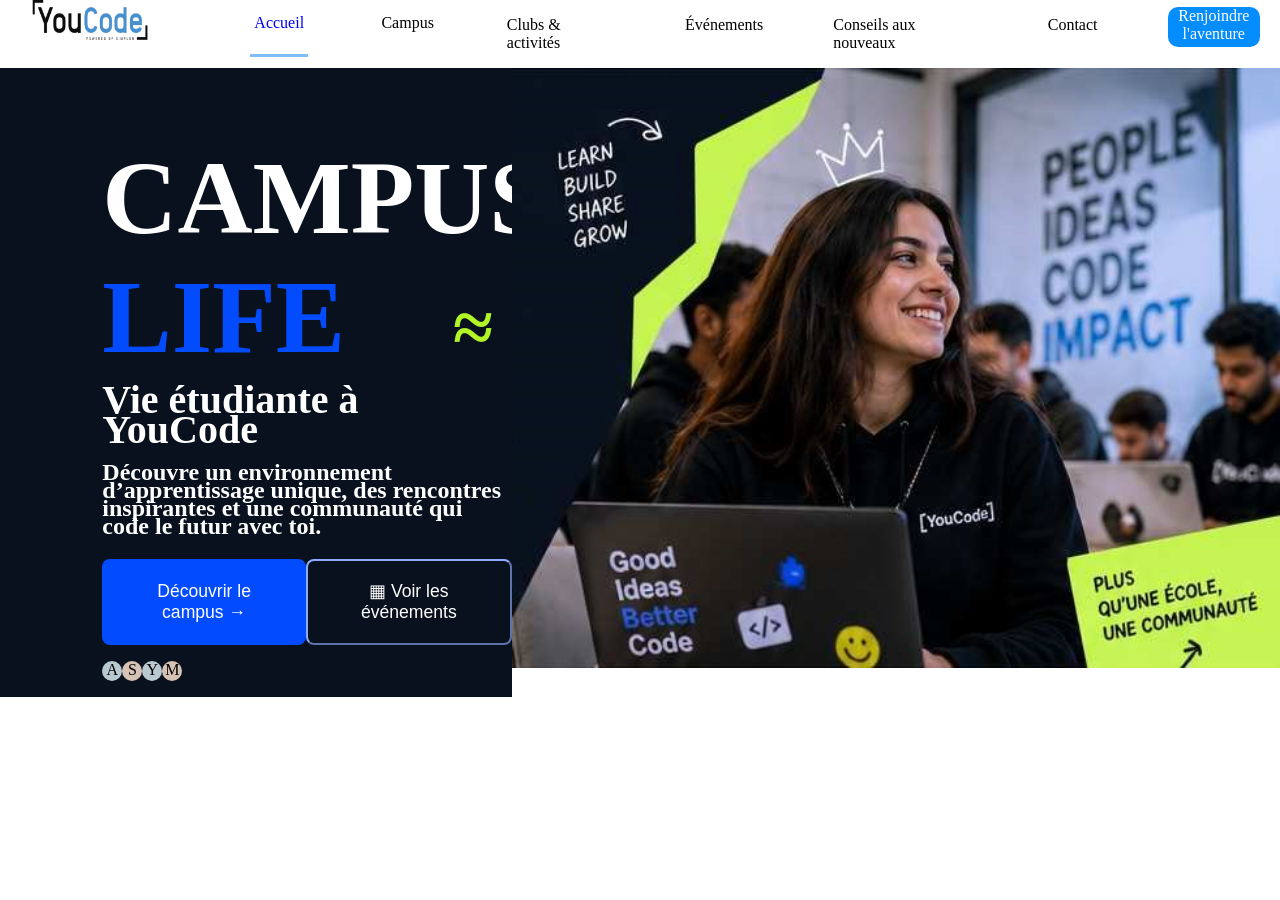
==== index.html @ e0ef637b "end of day and almost done with hero" ====
<!DOCTYPE html>
<html lang="en">
<head>
    <meta charset="UTF-8">
    <meta name="viewport" content="width=device-width, initial-scale=1.0">
    <title>Document</title>
    <link rel="stylesheet" href="index.css">
</head>
<body>
    <nav>
        <img src="\assets\logo.png" alt="Logo">
        <a href="index.html" id="loaded">Accueil</a>
        <a href="Campus.html">Campus</a>
        <p>Clubs & activités</p>
        <p>Événements</p>
        <p>Conseils aux nouveaux</p>
        <p>Contact</p>
        <a href="Inscription.html" class="button">Renjoindre l'aventure</a>
    </nav>

    <div class="hero">
        <div id="text_over_photo">
            <h1>CAMPUS<br><span id="bleu">LIFE <span id="yellow">≈</span></span></h1>
            <h2>Vie étudiante à YouCode</h2>
            <h3>Découvre un environnement d’apprentissage unique,
des rencontres inspirantes et une communauté qui code
le futur avec toi.</h3>
             <section class="buttons">
                <button id="discover">Découvrir le campus →</button> 
                <button id="calender">▦  Voir les événements</button>
             </section>
             <section id="text">
                <div id="cercles">
                    <p class="ciel">A</p>
                    <p class="orange">S</p>
                    <p class="ciel">Y</p>
                    <p class="orange">M </p>
                </div>
             </section>
        </div>    
        <img src="/assets/hero.jpg">
    </div>
    
</body>
</html>
---- index.css ----
body {
  margin: 0;
}
nav {
    display: flex;
    justify-content: space-between;   
    border: 3px; 
    border-color: green;
    gap: 70px;
}
nav img{
    width: 150px;
    height: 40px;
    padding-left: 15px;
    padding-right: 15px;

}

a {
    text-decoration: none;
    color: black;
    width: 60px;
    height: 40px;
    margin-top: 14px;
    text-align: center;
}

.button {
    background-color: rgb(5, 141, 254);
    color: white;
    border-radius: 10px;
    margin-top: 7px;
    margin-right: 20px;
    margin-left: auto;
    text-align: center;
    width: 95px;
}

#loaded {
    color: blue;
    border-bottom: 3px solid rgb(128, 189, 255) ;
}

.hero{
    display: flex;
    justify-content: start;
    gap: 0px;
}
#text_over_photo {
    width: 100%;
    background-color: rgba(8, 17, 29, 1);
}
.hero img{
    width: 100%;
    height: 600px;
}
h1 {
    font-size: 650%;
    color: white;
    margin-left: 20%;
}
h1 span {
    color: rgba(3, 75, 255, 1);
}
#yellow {
    color: rgb(177, 245, 40);
    margin-left: 20%;
    font-size: 70%;
}

h2 {
    margin-top: -60px;
    font-size: 250%;
    line-height: 75%;
    color: white;
    margin-left: 20%;
}
h3 {
    margin-top: -16px;
    font-size: 150%;
    line-height: 75%;
    color: white;
    margin-left: 20%;
}

.buttons{
    display: flex;
    justify-content: space-between;
}

#discover {
    margin-left: 20%;
    padding: 20px 40px 20px 40px;
    background-color: rgba(3, 75, 255, 1);
    border: 0;
    border-radius: 8px;
    color: white;
    font-size: 110%;
}

#calender {
    padding: 20px 40px 20px 40px;
    background-color: rgba(8, 17, 29, 1);
    border-color: rgba(142, 171, 255, 1);
    border-radius: 8px;
    color: white;
    font-size: 110%;
}

#cercles {
    display: flex;
    justify-content:start;
    gap: 5px;
    margin-left: 20%;
}
#cercles p {
    height: 20px;
    width: 20px;
    border-radius: 50%;
    margin-right: -5px;
    text-align: center;
}

.orange {
    background-color: rgba(215, 195, 182, 1);
}

.ciel {
    background-color: rgba(184, 201, 207, 1);
}
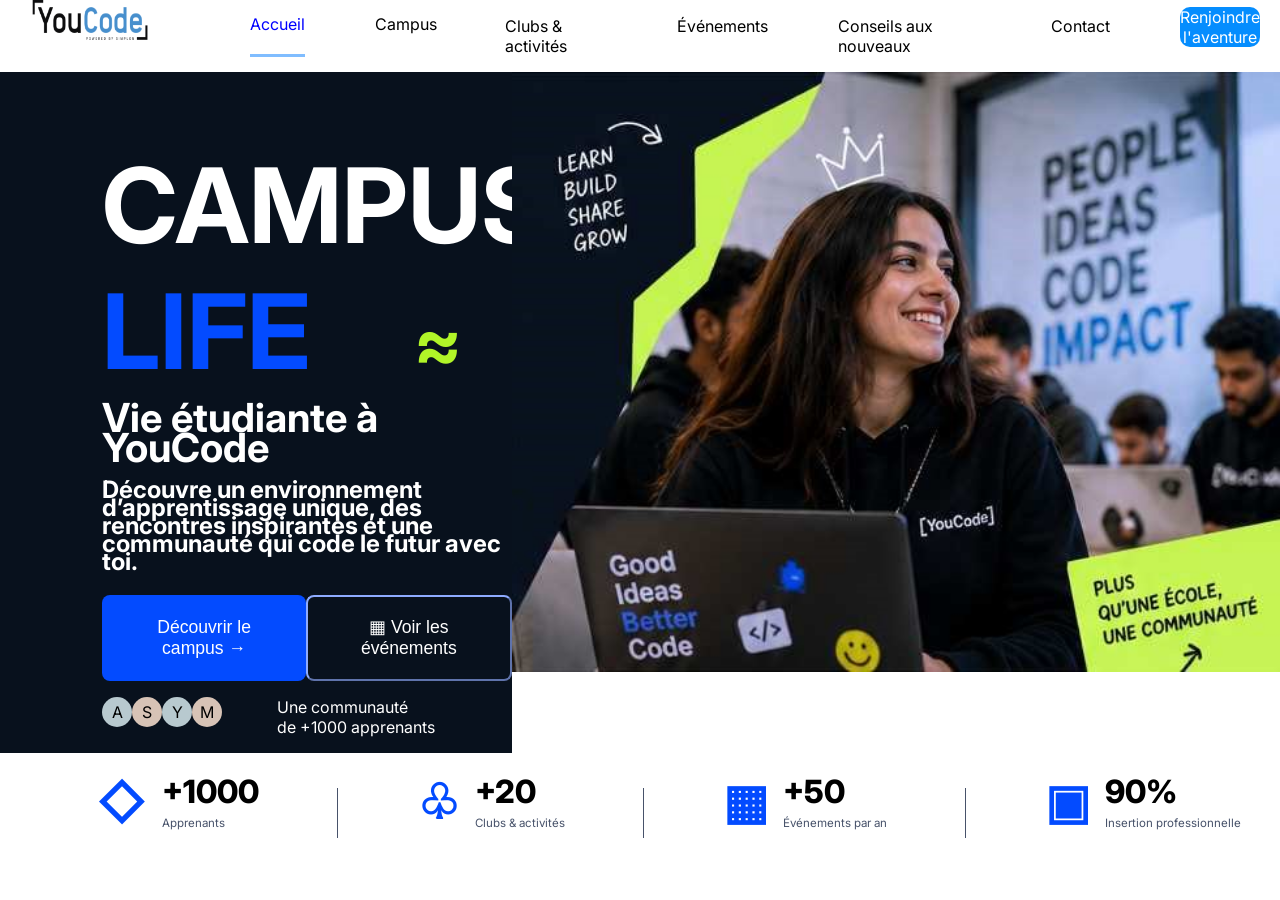
==== commit 4dbc1672: "finished hero and the stats under it" ====
--- a/index.html
+++ b/index.html
@@ -4,6 +4,9 @@
     <meta charset="UTF-8">
     <meta name="viewport" content="width=device-width, initial-scale=1.0">
     <title>Document</title>
+    <link rel="preconnect" href="https://fonts.googleapis.com">
+    <link rel="preconnect" href="https://fonts.gstatic.com" crossorigin>
+    <link href="https://fonts.googleapis.com/css2?family=Inter:ital,opsz,wght@0,14..32,100..900;1,14..32,100..900&display=swap" rel="stylesheet">
     <link rel="stylesheet" href="index.css">
 </head>
 <body>
@@ -17,7 +20,7 @@
         <p>Contact</p>
         <a href="Inscription.html" class="button">Renjoindre l'aventure</a>
     </nav>
-
+    <div id="full">
     <div class="hero">
         <div id="text_over_photo">
             <h1>CAMPUS<br><span id="bleu">LIFE <span id="yellow">≈</span></span></h1>
@@ -36,10 +39,47 @@
                     <p class="ciel">Y</p>
                     <p class="orange">M </p>
                 </div>
+                <p id="hero_text"> Une communauté <br>de +1000 apprenants</p>
+
              </section>
         </div>    
         <img src="/assets/hero.jpg">
     </div>
+    <article id="stats">
+        <div class="box">
+            <div><h2><span class="color">◇</span></div>
+                <div class="organ">
+            <span class="num"><br>  +1000</span><span class="word"><br>Apprenants</span></h2></div>
+        </div>
+        <p></p>
+         <div class="box">
+            <div><h2><span class="color">♧</span></div>
+                <div class="organ">
+            <span class="num"><br> +20</span><span class="word"><br>Clubs & activités</span></h2></div>
+        </div>
+            <p></p>
+         <div class="box">
+            <div><h2><span class="color">▦</span></div>
+                <div class="organ">
+            <span class="num">  <br>+50</span><span class="word"><br>Événements par an</span></h2></div>
+        </div>
+            <p></p>
+         <div class="box">
+            <div><h2><span class="color">▣</span></div>
+                <div class="organ">
+            <span class="num"> <br>  90%</span><span class="word"><br>Insertion professionnelle</span></h2></div>
+        </div>
+    </article>
+
+    <article class="description">
+            <div class="writing">
+
+            </div>
+            <div class="pics">
+
+            </div>
+    </article>
+</div>
     
 </body>
 </html>
--- a/index.css
+++ b/index.css
@@ -1,4 +1,5 @@
 body {
+  font-family: "Inter", sans-serif;
   margin: 0;
 }
 nav {
@@ -68,7 +69,7 @@
     font-size: 70%;
 }
 
-h2 {
+#text_over_photo h2 {
     margin-top: -60px;
     font-size: 250%;
     line-height: 75%;
@@ -106,7 +107,10 @@
     color: white;
     font-size: 110%;
 }
-
+#text{
+    display: flex;
+    justify-content: first;
+}
 #cercles {
     display: flex;
     justify-content:start;
@@ -114,10 +118,14 @@
     margin-left: 20%;
 }
 #cercles p {
-    height: 20px;
-    width: 20px;
+    height: 30px;
+    width: 30px;
     border-radius: 50%;
     margin-right: -5px;
+    text-align: 8px;
+    display: flex;
+    justify-content: center;   
+    align-items: center;       
     text-align: center;
 }
 
@@ -128,3 +136,54 @@
 .ciel {
     background-color: rgba(184, 201, 207, 1);
 }
+
+#hero_text  {
+    color: white;
+    margin-left: 60px;
+}
+
+#stats {
+    margin-left:4.5%;
+    display: flex;
+    justify-content: space-around;
+    gap: 0px;
+}
+
+#stats h2{
+    color: black;
+}
+
+.color {
+    color: rgba(3, 75, 255, 1);
+    font-size: 200%;
+    text-align: center;
+}
+
+.num {
+    font-size: 200%;
+    font-weight: 800;
+    margin-left: 10px;
+    margin-top: -10px;
+}
+
+.word {
+    font-size: 72%;
+    color: rgba(71, 82, 106, 1);
+}
+#stats p{
+    height: 50px;
+    margin-top: 35px;
+    border-left: 1px solid rgba(71, 82, 106, 1);
+    padding: 0px
+}
+
+
+.box {
+    display: flex;
+    justify-content: space-between;
+    gap: 15px;
+}
+
+.organ {
+    margin-top: -20px;
+}
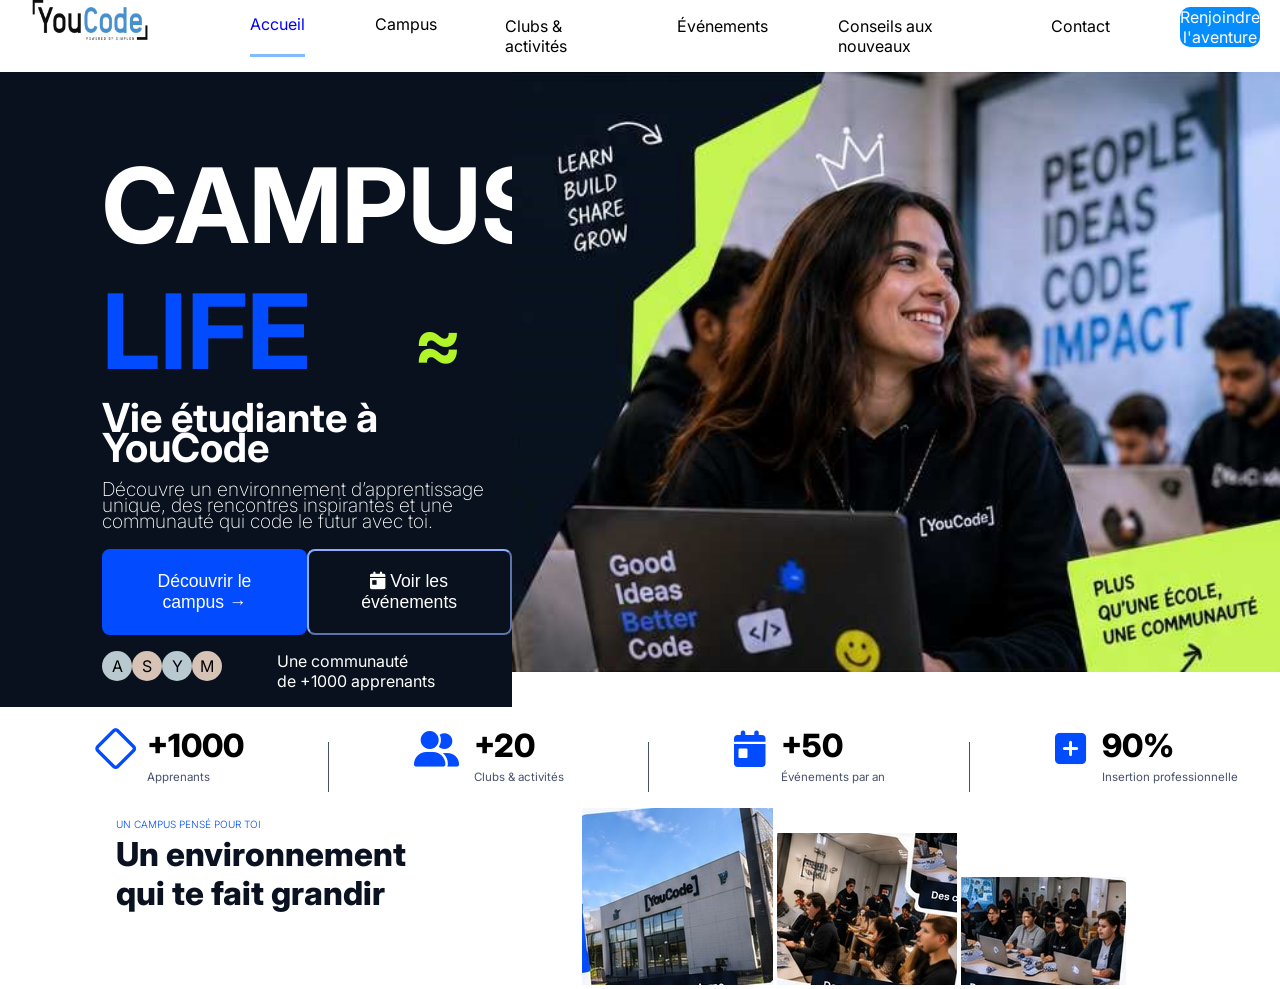
==== commit 4539d0fe: "end of day,fixed the icons and started the next article" ====
--- a/index.html
+++ b/index.html
@@ -7,6 +7,8 @@
     <link rel="preconnect" href="https://fonts.googleapis.com">
     <link rel="preconnect" href="https://fonts.gstatic.com" crossorigin>
     <link href="https://fonts.googleapis.com/css2?family=Inter:ital,opsz,wght@0,14..32,100..900;1,14..32,100..900&display=swap" rel="stylesheet">
+
+      <link rel="stylesheet" href="https://cdnjs.cloudflare.com/ajax/libs/font-awesome/6.5.2/css/all.min.css">
     <link rel="stylesheet" href="index.css">
 </head>
 <body>
@@ -25,12 +27,12 @@
         <div id="text_over_photo">
             <h1>CAMPUS<br><span id="bleu">LIFE <span id="yellow">≈</span></span></h1>
             <h2>Vie étudiante à YouCode</h2>
-            <h3>Découvre un environnement d’apprentissage unique,
+            <h3 id="weird">Découvre un environnement d’apprentissage unique,
 des rencontres inspirantes et une communauté qui code
 le futur avec toi.</h3>
              <section class="buttons">
                 <button id="discover">Découvrir le campus →</button> 
-                <button id="calender">▦  Voir les événements</button>
+                <button id="calender"><i class="fa-solid fa-calendar-day"></i>  Voir les événements</button>
              </section>
              <section id="text">
                 <div id="cercles">
@@ -43,29 +45,29 @@
 
              </section>
         </div>    
-        <img src="/assets/hero.jpg">
+        <img src="/assets/hero.jpg" alt="photo of a student">
     </div>
     <article id="stats">
         <div class="box">
-            <div><h2><span class="color">◇</span></div>
+            <div><h2><span class="color"><i class="fa-regular fa-square"></i></span></div>
                 <div class="organ">
             <span class="num"><br>  +1000</span><span class="word"><br>Apprenants</span></h2></div>
         </div>
         <p></p>
          <div class="box">
-            <div><h2><span class="color">♧</span></div>
+            <div><h2><span class="color"><i class="fa-solid fa-user-group"></i></span></div>
                 <div class="organ">
             <span class="num"><br> +20</span><span class="word"><br>Clubs & activités</span></h2></div>
         </div>
             <p></p>
          <div class="box">
-            <div><h2><span class="color">▦</span></div>
+            <div><h2><span class="color"><i class="fa-solid fa-calendar-day"></i></span></div>
                 <div class="organ">
             <span class="num">  <br>+50</span><span class="word"><br>Événements par an</span></h2></div>
         </div>
             <p></p>
          <div class="box">
-            <div><h2><span class="color">▣</span></div>
+            <div><h2><span class="color"><i class="fa-solid fa-square-plus"></i></span></div>
                 <div class="organ">
             <span class="num"> <br>  90%</span><span class="word"><br>Insertion professionnelle</span></h2></div>
         </div>
@@ -73,10 +75,14 @@
 
     <article class="description">
             <div class="writing">
-
+                <h3>UN CAMPUS PENSÉ POUR TOI</h3>
+                <h2>Un environnement<br>qui te fait grandir</h2>
+                
             </div>
             <div class="pics">
-
+                <img src="\assets\school.jpg" alt="photo of the school">
+                <img src="\assets\class.jpg" alt="photo of students in class">
+                <img src="/assets/class2.jpg" alt="phot of students in class">
             </div>
     </article>
 </div>
--- a/index.css
+++ b/index.css
@@ -76,10 +76,11 @@
     color: white;
     margin-left: 20%;
 }
-h3 {
+#weird {
     margin-top: -16px;
-    font-size: 150%;
-    line-height: 75%;
+    font-size: 120%;
+    line-height: 85%;
+    font-weight: 200;
     color: white;
     margin-left: 20%;
 }
@@ -153,10 +154,14 @@
     color: black;
 }
 
+.fa-regular {
+    transform: rotate(45deg);
+}
 .color {
     color: rgba(3, 75, 255, 1);
-    font-size: 200%;
-    text-align: center;
+    font-size: 150%;
+    text-align: center;
+    font-weight: 500;
 }
 
 .num {
@@ -186,4 +191,37 @@
 
 .organ {
     margin-top: -20px;
+}
+
+.description {
+    display: flex;
+    justify-content: space-between;
+    gap: 0px;
+}
+.writing{
+    width: 100%;
+}
+
+.pics {
+    width: 120%;
+}
+
+.writing h3{
+    font-size: 10px;
+    line-height: 120%;
+    color: rgba(3, 75, 255, 1);
+    font-weight: 300;
+    margin-left: 20%;
+    padding-bottom: 0px;
+    margin-bottom: 0px;
+}
+
+.writing h2{
+    color: rgba(10, 18, 34, 1);
+    font-size: 33px;
+    line-height: 120%;
+    font-weight: 800;
+    margin-left: 20%;
+    padding-top: 5px;
+    margin-top: 0px;
 }
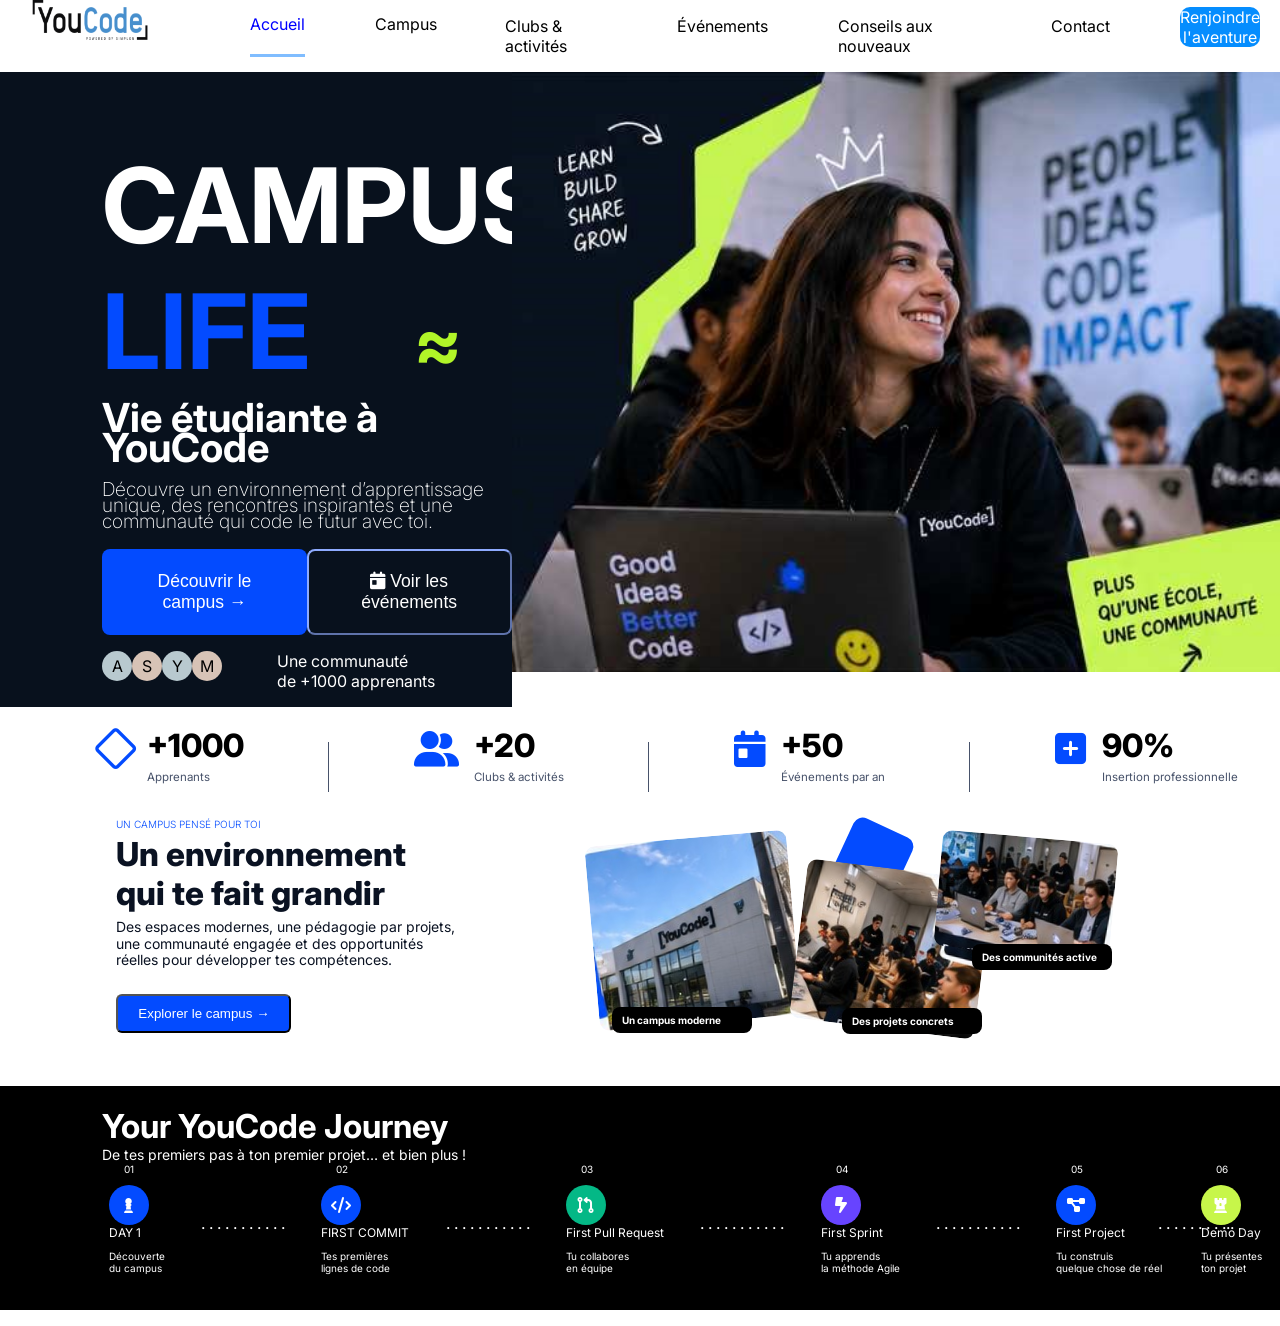
==== commit 4b60c39c: "campus is done,and journy is almost done" ====
--- a/index.html
+++ b/index.html
@@ -7,8 +7,7 @@
     <link rel="preconnect" href="https://fonts.googleapis.com">
     <link rel="preconnect" href="https://fonts.gstatic.com" crossorigin>
     <link href="https://fonts.googleapis.com/css2?family=Inter:ital,opsz,wght@0,14..32,100..900;1,14..32,100..900&display=swap" rel="stylesheet">
-
-      <link rel="stylesheet" href="https://cdnjs.cloudflare.com/ajax/libs/font-awesome/6.5.2/css/all.min.css">
+    <link rel="stylesheet" href="https://cdnjs.cloudflare.com/ajax/libs/font-awesome/6.5.2/css/all.min.css">
     <link rel="stylesheet" href="index.css">
 </head>
 <body>
@@ -77,15 +76,91 @@
             <div class="writing">
                 <h3>UN CAMPUS PENSÉ POUR TOI</h3>
                 <h2>Un environnement<br>qui te fait grandir</h2>
+                <h4>Des espaces modernes, une pédagogie par projets,<br>une communauté engagée et des opportunités <br>réelles pour développer tes compétences.</h4> 
+                <button class="explore">Explorer le campus →</button>       
+            </div>
+            <div class="pics">
+                <img id="school" src="\assets\school.jpg" alt="photo of the school">
+                <img id="class" src="\assets\class.jpg" alt="photo of students in class">
+                <img id="class2" src="/assets/class2.jpg" alt="phot of students in class">
+                <p class="black" id="tag1">Un campus moderne</p>
+                <p class="black" id="tag2">Des projets concrets</p>
+                <p class="black" id="tag3">Des communités active</p>
+
+                <p id="square"></p>
+            </div>
+    </article>
+
+    <article class="journey">
+        <h2>Your YouCode Journey</h2>
+        <h3>De tes premiers pas à ton premier projet… et bien plus !</h3>
+        <div id="steps">
+            <div id="numbers">
+                
+                
+                
+                
+                
                 
             </div>
-            <div class="pics">
-                <img src="\assets\school.jpg" alt="photo of the school">
-                <img src="\assets\class.jpg" alt="photo of students in class">
-                <img src="/assets/class2.jpg" alt="phot of students in class">
+            <div id="logos">
+                <div class="boxing"><p class="p1">01</p><i class="fa-solid fa-chess-pawn logo1 des"  ></i>
+                <div class="des">
+                    <h3>DAY 1</h3>
+                    <p>Découverte <br>du campus</p>
+                </div></div>
+                <p>. . . . . . . . . . .</p>
+                <div class="boxing"><p class="p2">02</p><i class="fa-solid fa-code logo2 des" ></i>
+                <div class="des">
+                    <h3>FIRST COMMIT</h3>
+                    <p>Tes premières<br>lignes de code </p>
+                </div></div>
+                <p class="stupid"> . . . . . . . . . . .</p>
+                <div class="boxing"><p class="p3">03</p><i class="fa-solid fa-code-pull-request logo3" ></i>
+                <div class="des">
+                    <h3>First Pull Request</h3>
+                    <p>Tu collabores<br>en équipe </p>
+                </div></div>
+                <p>. . . . . . . . . . .</p>
+                <div class="boxing"><p class="p4">04</p><i class="fa-solid fa-bolt-lightning logo4" ></i>
+                <div class="des">
+                  <h3>First Sprint</h3>
+                    <p>Tu apprends<br>la méthode Agile</p>  
+                </div></div>
+                <p class="stupid">. . . . . . . . . . .</p>
+                <div class="boxing"><p class="p5">05</p><i class="fa-solid fa-diagram-project logo5" ></i>
+                <div class="des">
+                    <h3>First Project</h3>
+                    <p>Tu construis<br>quelque chose de réel </p>
+                </div></div>
+                <p class="why">. . . . . . . . ...</p>
+                <div class="boxing problem"><p class="p6">06</p>
+                <i class="fa-solid fa-chess-rook logo6"></i>
+                <div class="des">
+                    <h3>Demo Day</h3>
+                    <p>Tu présentes<br>ton projet</p>
+                </div>
             </div>
+            </div>
+           
+        </div>
+        <p class="mpt"></p>
     </article>
-</div>
+
+    <section class="events">
+        <div class="prochaine">
+
+        </div>
+        <div class="talk">
+
+        </div>
+        <div class="hack">
+
+        </div>
+        <div class="clubs">
+            
+        </div>
+    </section>
     
 </body>
 </html>
--- a/index.css
+++ b/index.css
@@ -204,6 +204,7 @@
 
 .pics {
     width: 120%;
+    
 }
 
 .writing h3{
@@ -224,4 +225,215 @@
     margin-left: 20%;
     padding-top: 5px;
     margin-top: 0px;
+    margin-bottom: 0px;
+}
+
+.writing h4{
+    color: rgba(10, 18, 34, 1);
+    font-size: 14px;
+    line-height: 120%;
+    font-weight: 400;
+    margin-left: 20%;
+    padding-top: 5px;
+    margin-top: 0px;
+    margin-bottom: 0px;
+}
+
+.explore {
+    margin-left: 20%;
+    background-color: rgba(3, 75, 255, 1);
+    color: white;
+    padding: 10px 20px;
+    border-radius: 6px;
+    margin-top: 25px;
+    margin-bottom: 25px;
+}
+
+#school {
+    transform: rotate(-5deg);
+    width: 202px;
+    height: 185px;
+    border-radius: 10px;
+    top: 30px;
+    position: relative;
+    z-index: 2;
+    margin-left: 10px;
+}
+
+#class {
+    transform: rotate(7deg);
+    width: 186px;
+    height: 160px;
+    border-radius: 10px;
+    top: 36px;
+    position: relative;
+    z-index: 2;
+}
+
+#class2 {
+    transform: rotate(5deg);
+    width: 176px;
+    height: 116px;
+    border-radius: 10px;
+    top: -40px;
+    position: relative;
+    z-index: 2;
+    margin-left: -50px;
+}
+
+.black{
+    padding: 7px 10px;
+    background-color: black;
+    color: white;
+    width: 120px;
+    font-size: 10px;
+    font-weight: 700;
+    border-radius: 8px;
+    position: relative;
+    z-index: 3;
+}
+
+#tag1{
+    margin-left: 30px;
+    
+}
+
+#tag2{
+    margin-left: 260px;
+    margin-top: -35px;
+}
+
+#tag3{
+    margin-left: 390px;
+    margin-top: -100px;
+}
+
+#square{
+    transform: rotate(25deg);
+    height: 65px;
+    width: 65px;
+    background-color: rgba(3, 75, 255, 1);
+    border-radius: 10px;
+    position: relative;
+    z-index: 1;
+    margin-left: 259px;
+    margin-top: -155px
+    
+}
+
+.journey{
+    background-color: black;
+    color: white;
+}
+
+.journey h2 { 
+    font-size: 33px;
+    margin-left: 8%;
+    padding-top: 20px;
+    padding-bottom: 0px;
+    margin-bottom: 0px;
+}
+
+.journey h3{
+    margin-top: 0px;
+    padding-top: 0px;
+    margin-left: 8%;
+    font-size: 14px;
+    font-weight: 400;
+    margin-bottom: 0px;
+    padding-bottom: 0px;
+}
+
+#steps {
+    margin-left: 8%;
+}
+#numbers {
+
+    display: flex;
+    margin-left: 2%;
+    justify-content: space-between;
+    
+}
+
+#numbers p{
+}
+.p1, .p2, .p3, .p4, .p5, .p6{
+    margin-left: 15px;margin-top: 0px;
+    padding-top: 0px;
+    font-size: 10px;
+    font-weight: 400;
+    padding: auto 10px;
+}
+#logos {
+    display: flex;
+    margin-left: -1%;
+    justify-content: space-evenly;
+    align-items: center;
+    
+}
+
+#logos i{
+    display: flex;
+    height: 40px;
+    width: 40px;
+    border-radius: 50%;
+    text-align: center;
+    justify-content: center;
+    align-items: center;
+}
+
+.logo1,.logo2,.logo5 {
+    background-color: rgba(3, 75, 255, 1);
+} 
+
+.logo3 {
+    background-color: rgba(4, 184, 134, 1);
+}
+
+.logo4{
+    background-color: rgba(103, 68, 255, 1);
+}
+.logo6 {
+    background-color: rgba(199, 246, 74, 1);
+}
+
+
+
+#logos {
+    display: flex;
+    justify-content: space-around;
+    gap: 0px;
+}
+
+.des h3{
+    font-size: 12px;
+    margin: 0px;
+}
+
+.des p{
+    font-size: 10px;
+    font-weight: 400;
+}
+.des {
+    display: flex;
+    flex-direction: column;
+    justify-content: space-between;
+}
+
+.boxing {
+    display: flex;
+    flex-direction: column;
+    justify-content: space-between;
+}
+.why{
+    margin-left: -40px;
+}
+
+.problem {
+    margin-left: -70px;
+}
+
+.mpt {
+    display: block;
+    height: 10px;
 }
